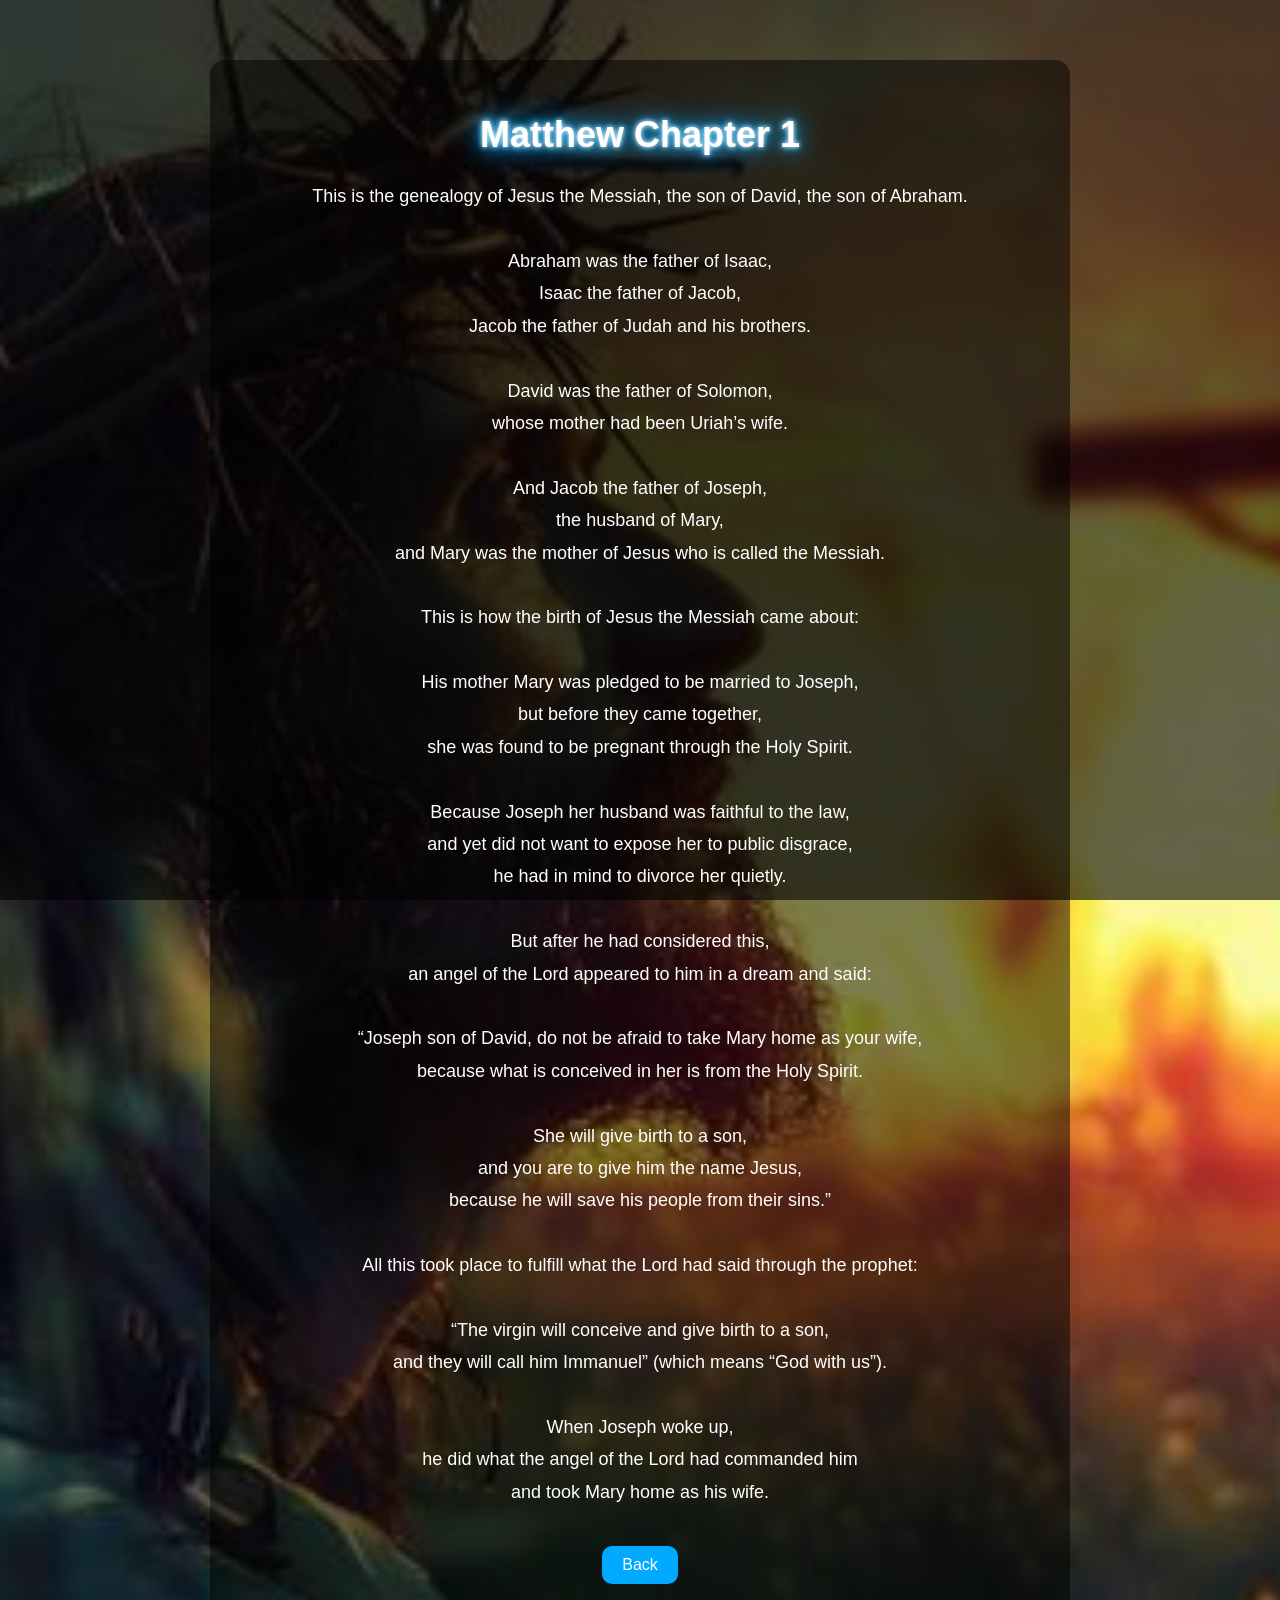
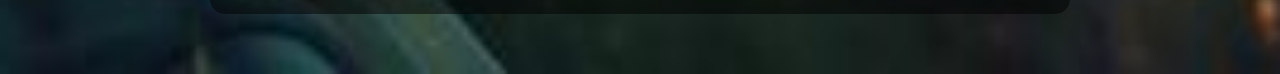
==== matthew.html @ 51e08947 "Add Matthew Chapter 1 HTML page" ====
<!DOCTYPE html>
<html lang="en">
<head>
<meta charset="UTF-8">
<title>Matthew Chapter 1</title>

<style>
body {
  margin: 0;
  font-family: Arial, sans-serif;
  color: white;
  text-align: center;

  background: url("jesus.jpg") no-repeat center center;
  background-size: cover;
}

/* 黑色遮罩 */
body::before {
  content: "";
  position: fixed;
  width: 100%;
  height: 100%;
  background: rgba(0,0,0,0.6);
  top: 0;
  left: 0;
  z-index: -1;
}

/* 卡片 */
.container {
  margin: 60px auto;
  background: rgba(0,0,0,0.5);
  padding: 30px;
  border-radius: 15px;
  max-width: 800px;
}

/* 发光标题 */
.glow {
  font-size: 36px;
  font-weight: bold;
  color: #fff;
  text-shadow:
    0 0 5px #fff,
    0 0 10px #00aaff,
    0 0 20px #00aaff,
    0 0 40px #00aaff;
}

/* 经文 */
p {
  font-size: 18px;
  line-height: 1.8;
}

/* 按钮 */
button {
  margin-top: 20px;
  padding: 10px 20px;
  border: none;
  border-radius: 10px;
  background: #00aaff;
  color: white;
  font-size: 16px;
  cursor: pointer;
}

button:hover {
  background: #0088cc;
}
</style>
</head>

<body>

<div class="container">
  <h1 class="glow">Matthew Chapter 1</h1>

  <p>
    This is the genealogy of Jesus the Messiah, the son of David, the son of Abraham.<br><br>

    Abraham was the father of Isaac,<br>
    Isaac the father of Jacob,<br>
    Jacob the father of Judah and his brothers.<br><br>

    David was the father of Solomon,<br>
    whose mother had been Uriah’s wife.<br><br>

    And Jacob the father of Joseph,<br>
    the husband of Mary,<br>
    and Mary was the mother of Jesus who is called the Messiah.<br><br>

    This is how the birth of Jesus the Messiah came about:<br><br>

    His mother Mary was pledged to be married to Joseph,<br>
    but before they came together,<br>
    she was found to be pregnant through the Holy Spirit.<br><br>

    Because Joseph her husband was faithful to the law,<br>
    and yet did not want to expose her to public disgrace,<br>
    he had in mind to divorce her quietly.<br><br>

    But after he had considered this,<br>
    an angel of the Lord appeared to him in a dream and said:<br><br>

    “Joseph son of David, do not be afraid to take Mary home as your wife,<br>
    because what is conceived in her is from the Holy Spirit.<br><br>

    She will give birth to a son,<br>
    and you are to give him the name Jesus,<br>
    because he will save his people from their sins.”<br><br>

    All this took place to fulfill what the Lord had said through the prophet:<br><br>

    “The virgin will conceive and give birth to a son,<br>
    and they will call him Immanuel” (which means “God with us”).<br><br>

    When Joseph woke up,<br>
    he did what the angel of the Lord had commanded him<br>
    and took Mary home as his wife.
  </p>

  <button onclick="goHome()">Back</button>
</div>

<script>
function goHome() {
  window.location.href = "index.html";
}
</script>

</body>
</html>
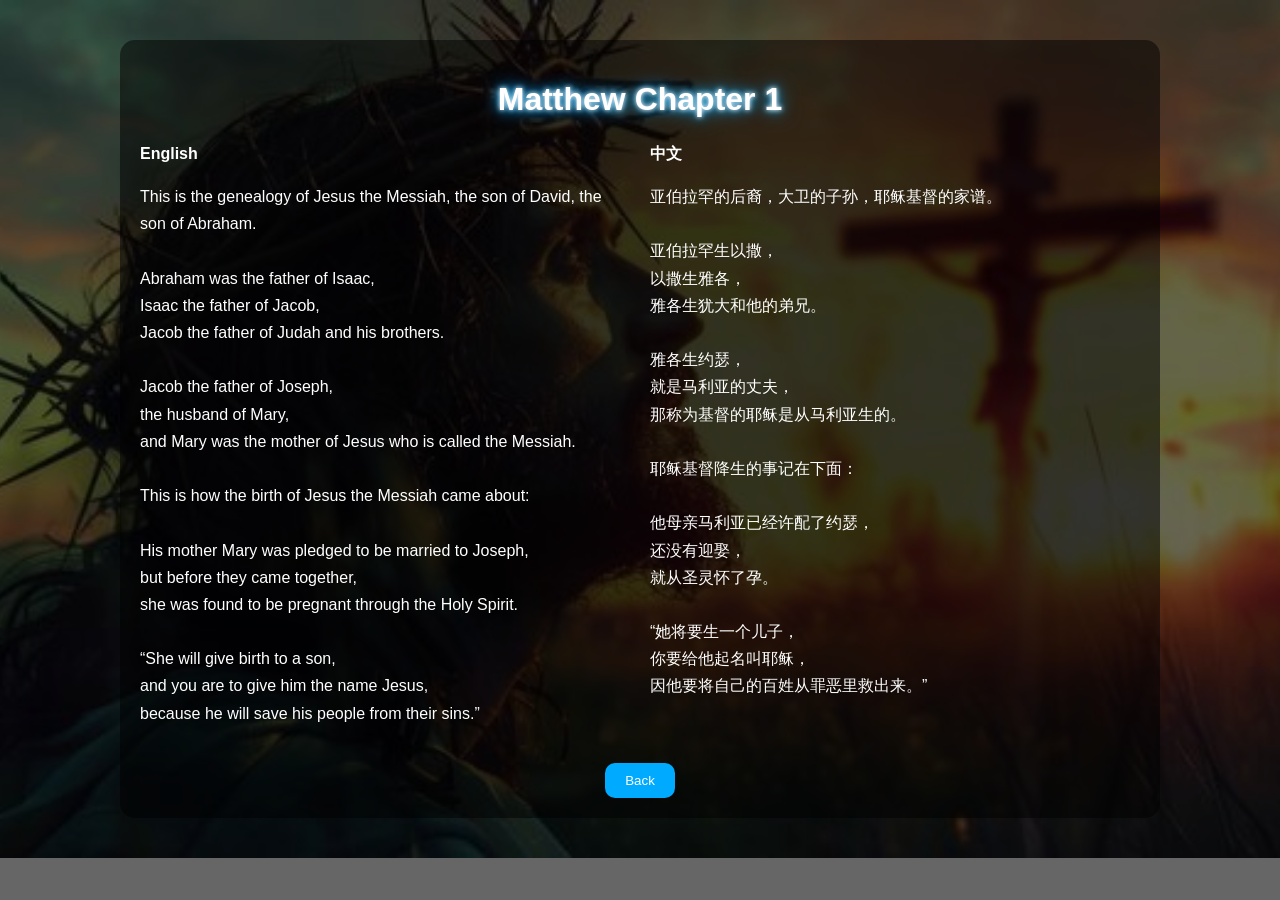
==== commit 4a616204: "Add initial HTML structure for Matthew 1 page" ====
--- a/matthew.html
+++ b/matthew.html
@@ -2,7 +2,7 @@
 <html lang="en">
 <head>
 <meta charset="UTF-8">
-<title>Matthew Chapter 1</title>
+<title>Matthew 1 (CN & EN)</title>
 
 <style>
 body {
@@ -10,12 +10,11 @@
   font-family: Arial, sans-serif;
   color: white;
   text-align: center;
-
   background: url("jesus.jpg") no-repeat center center;
   background-size: cover;
 }
 
-/* 黑色遮罩 */
+/* 遮罩 */
 body::before {
   content: "";
   position: fixed;
@@ -27,31 +26,44 @@
   z-index: -1;
 }
 
-/* 卡片 */
+/* 容器 */
 .container {
-  margin: 60px auto;
+  margin: 40px auto;
+  padding: 20px;
+  max-width: 1000px;
   background: rgba(0,0,0,0.5);
-  padding: 30px;
   border-radius: 15px;
-  max-width: 800px;
 }
 
-/* 发光标题 */
+/* 标题 */
 .glow {
-  font-size: 36px;
+  font-size: 32px;
   font-weight: bold;
-  color: #fff;
   text-shadow:
     0 0 5px #fff,
     0 0 10px #00aaff,
-    0 0 20px #00aaff,
-    0 0 40px #00aaff;
+    0 0 20px #00aaff;
 }
 
-/* 经文 */
-p {
-  font-size: 18px;
-  line-height: 1.8;
+/* 双列布局 */
+.row {
+  display: flex;
+  gap: 20px;
+  margin-top: 20px;
+}
+
+/* 每一列 */
+.column {
+  flex: 1;
+  text-align: left;
+  font-size: 16px;
+  line-height: 1.7;
+}
+
+/* 标题小字 */
+.sub {
+  font-weight: bold;
+  margin-bottom: 10px;
 }
 
 /* 按钮 */
@@ -62,12 +74,18 @@
   border-radius: 10px;
   background: #00aaff;
   color: white;
-  font-size: 16px;
   cursor: pointer;
 }
 
 button:hover {
   background: #0088cc;
+}
+
+/* 手机适配 */
+@media (max-width: 768px) {
+  .row {
+    flex-direction: column;
+  }
 }
 </style>
 </head>
@@ -77,49 +95,61 @@
 <div class="container">
   <h1 class="glow">Matthew Chapter 1</h1>
 
-  <p>
-    This is the genealogy of Jesus the Messiah, the son of David, the son of Abraham.<br><br>
+  <div class="row">
 
-    Abraham was the father of Isaac,<br>
-    Isaac the father of Jacob,<br>
-    Jacob the father of Judah and his brothers.<br><br>
+    <!-- 英文 -->
+    <div class="column">
+      <div class="sub">English</div>
+      <p>
+        This is the genealogy of Jesus the Messiah, the son of David, the son of Abraham.<br><br>
 
-    David was the father of Solomon,<br>
-    whose mother had been Uriah’s wife.<br><br>
+        Abraham was the father of Isaac,<br>
+        Isaac the father of Jacob,<br>
+        Jacob the father of Judah and his brothers.<br><br>
 
-    And Jacob the father of Joseph,<br>
-    the husband of Mary,<br>
-    and Mary was the mother of Jesus who is called the Messiah.<br><br>
+        Jacob the father of Joseph,<br>
+        the husband of Mary,<br>
+        and Mary was the mother of Jesus who is called the Messiah.<br><br>
 
-    This is how the birth of Jesus the Messiah came about:<br><br>
+        This is how the birth of Jesus the Messiah came about:<br><br>
 
-    His mother Mary was pledged to be married to Joseph,<br>
-    but before they came together,<br>
-    she was found to be pregnant through the Holy Spirit.<br><br>
+        His mother Mary was pledged to be married to Joseph,<br>
+        but before they came together,<br>
+        she was found to be pregnant through the Holy Spirit.<br><br>
 
-    Because Joseph her husband was faithful to the law,<br>
-    and yet did not want to expose her to public disgrace,<br>
-    he had in mind to divorce her quietly.<br><br>
+        “She will give birth to a son,<br>
+        and you are to give him the name Jesus,<br>
+        because he will save his people from their sins.”
+      </p>
+    </div>
 
-    But after he had considered this,<br>
-    an angel of the Lord appeared to him in a dream and said:<br><br>
+    <!-- 中文 -->
+    <div class="column">
+      <div class="sub">中文</div>
+      <p>
+        亚伯拉罕的后裔，大卫的子孙，耶稣基督的家谱。<br><br>
 
-    “Joseph son of David, do not be afraid to take Mary home as your wife,<br>
-    because what is conceived in her is from the Holy Spirit.<br><br>
+        亚伯拉罕生以撒，<br>
+        以撒生雅各，<br>
+        雅各生犹大和他的弟兄。<br><br>
 
-    She will give birth to a son,<br>
-    and you are to give him the name Jesus,<br>
-    because he will save his people from their sins.”<br><br>
+        雅各生约瑟，<br>
+        就是马利亚的丈夫，<br>
+        那称为基督的耶稣是从马利亚生的。<br><br>
 
-    All this took place to fulfill what the Lord had said through the prophet:<br><br>
+        耶稣基督降生的事记在下面：<br><br>
 
-    “The virgin will conceive and give birth to a son,<br>
-    and they will call him Immanuel” (which means “God with us”).<br><br>
+        他母亲马利亚已经许配了约瑟，<br>
+        还没有迎娶，<br>
+        就从圣灵怀了孕。<br><br>
 
-    When Joseph woke up,<br>
-    he did what the angel of the Lord had commanded him<br>
-    and took Mary home as his wife.
-  </p>
+        “她将要生一个儿子，<br>
+        你要给他起名叫耶稣，<br>
+        因他要将自己的百姓从罪恶里救出来。”
+      </p>
+    </div>
+
+  </div>
 
   <button onclick="goHome()">Back</button>
 </div>
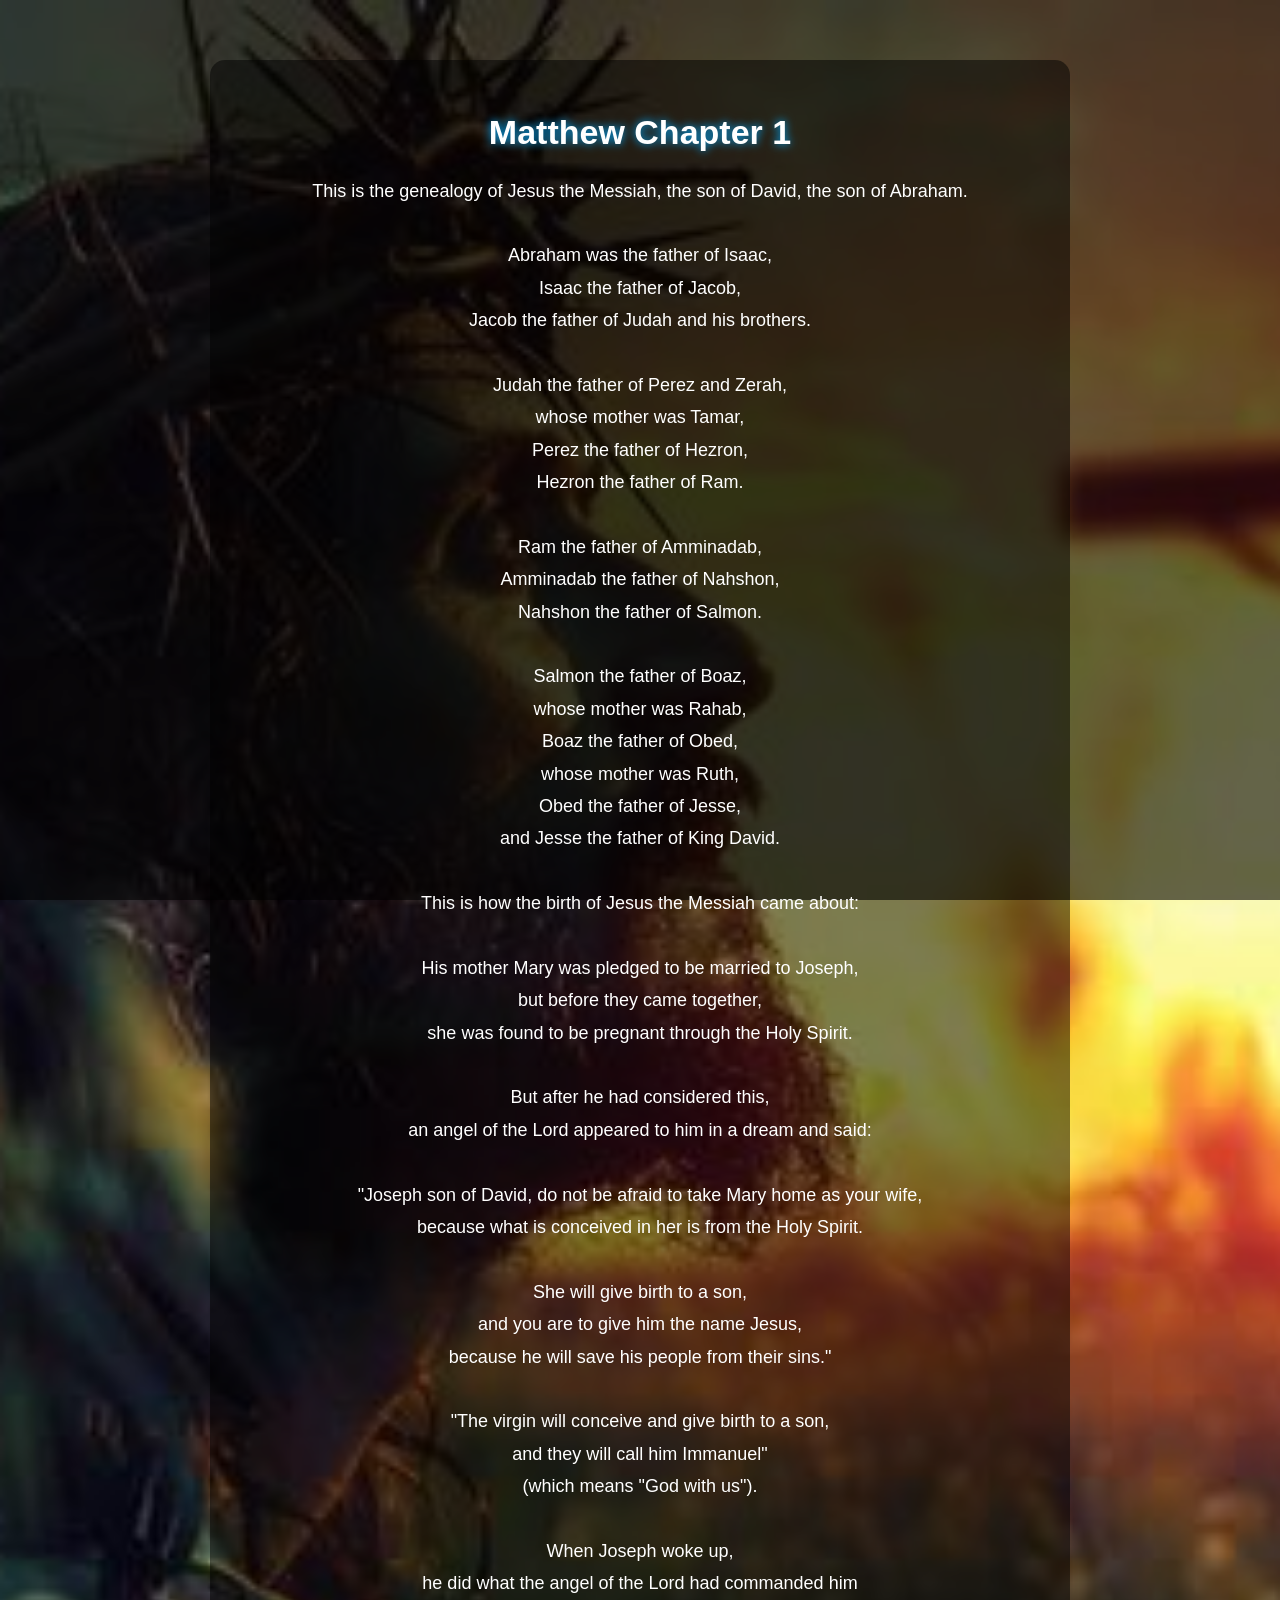
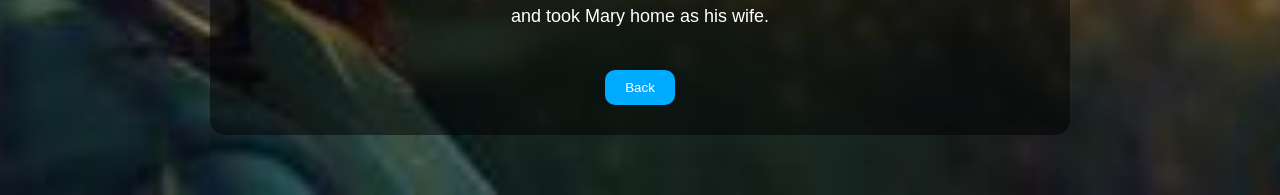
==== commit 0685cb52: "Refactor HTML structure and update styles" ====
--- a/matthew.html
+++ b/matthew.html
@@ -2,7 +2,7 @@
 <html lang="en">
 <head>
 <meta charset="UTF-8">
-<title>Matthew 1 (CN & EN)</title>
+<title>Matthew Chapter 1</title>
 
 <style>
 body {
@@ -14,7 +14,7 @@
   background-size: cover;
 }
 
-/* 遮罩 */
+/* overlay */
 body::before {
   content: "";
   position: fixed;
@@ -26,66 +26,36 @@
   z-index: -1;
 }
 
-/* 容器 */
+/* container */
 .container {
-  margin: 40px auto;
-  padding: 20px;
-  max-width: 1000px;
+  margin: 60px auto;
+  max-width: 800px;
   background: rgba(0,0,0,0.5);
+  padding: 30px;
   border-radius: 15px;
 }
 
-/* 标题 */
-.glow {
-  font-size: 32px;
-  font-weight: bold;
-  text-shadow:
-    0 0 5px #fff,
-    0 0 10px #00aaff,
-    0 0 20px #00aaff;
+/* title */
+h1 {
+  font-size: 34px;
+  text-shadow: 0 0 10px #00aaff;
 }
 
-/* 双列布局 */
-.row {
-  display: flex;
-  gap: 20px;
-  margin-top: 20px;
+/* text */
+p {
+  font-size: 18px;
+  line-height: 1.8;
 }
 
-/* 每一列 */
-.column {
-  flex: 1;
-  text-align: left;
-  font-size: 16px;
-  line-height: 1.7;
-}
-
-/* 标题小字 */
-.sub {
-  font-weight: bold;
-  margin-bottom: 10px;
-}
-
-/* 按钮 */
+/* button */
 button {
   margin-top: 20px;
   padding: 10px 20px;
+  border-radius: 10px;
   border: none;
-  border-radius: 10px;
   background: #00aaff;
   color: white;
   cursor: pointer;
-}
-
-button:hover {
-  background: #0088cc;
-}
-
-/* 手机适配 */
-@media (max-width: 768px) {
-  .row {
-    flex-direction: column;
-  }
 }
 </style>
 </head>
@@ -93,63 +63,55 @@
 <body>
 
 <div class="container">
-  <h1 class="glow">Matthew Chapter 1</h1>
+  <h1>Matthew Chapter 1</h1>
 
-  <div class="row">
+  <p>
+    This is the genealogy of Jesus the Messiah, the son of David, the son of Abraham.<br><br>
 
-    <!-- 英文 -->
-    <div class="column">
-      <div class="sub">English</div>
-      <p>
-        This is the genealogy of Jesus the Messiah, the son of David, the son of Abraham.<br><br>
+    Abraham was the father of Isaac,<br>
+    Isaac the father of Jacob,<br>
+    Jacob the father of Judah and his brothers.<br><br>
 
-        Abraham was the father of Isaac,<br>
-        Isaac the father of Jacob,<br>
-        Jacob the father of Judah and his brothers.<br><br>
+    Judah the father of Perez and Zerah,<br>
+    whose mother was Tamar,<br>
+    Perez the father of Hezron,<br>
+    Hezron the father of Ram.<br><br>
 
-        Jacob the father of Joseph,<br>
-        the husband of Mary,<br>
-        and Mary was the mother of Jesus who is called the Messiah.<br><br>
+    Ram the father of Amminadab,<br>
+    Amminadab the father of Nahshon,<br>
+    Nahshon the father of Salmon.<br><br>
 
-        This is how the birth of Jesus the Messiah came about:<br><br>
+    Salmon the father of Boaz,<br>
+    whose mother was Rahab,<br>
+    Boaz the father of Obed,<br>
+    whose mother was Ruth,<br>
+    Obed the father of Jesse,<br>
+    and Jesse the father of King David.<br><br>
 
-        His mother Mary was pledged to be married to Joseph,<br>
-        but before they came together,<br>
-        she was found to be pregnant through the Holy Spirit.<br><br>
+    This is how the birth of Jesus the Messiah came about:<br><br>
 
-        “She will give birth to a son,<br>
-        and you are to give him the name Jesus,<br>
-        because he will save his people from their sins.”
-      </p>
-    </div>
+    His mother Mary was pledged to be married to Joseph,<br>
+    but before they came together,<br>
+    she was found to be pregnant through the Holy Spirit.<br><br>
 
-    <!-- 中文 -->
-    <div class="column">
-      <div class="sub">中文</div>
-      <p>
-        亚伯拉罕的后裔，大卫的子孙，耶稣基督的家谱。<br><br>
+    But after he had considered this,<br>
+    an angel of the Lord appeared to him in a dream and said:<br><br>
 
-        亚伯拉罕生以撒，<br>
-        以撒生雅各，<br>
-        雅各生犹大和他的弟兄。<br><br>
+    "Joseph son of David, do not be afraid to take Mary home as your wife,<br>
+    because what is conceived in her is from the Holy Spirit.<br><br>
 
-        雅各生约瑟，<br>
-        就是马利亚的丈夫，<br>
-        那称为基督的耶稣是从马利亚生的。<br><br>
+    She will give birth to a son,<br>
+    and you are to give him the name Jesus,<br>
+    because he will save his people from their sins."<br><br>
 
-        耶稣基督降生的事记在下面：<br><br>
+    "The virgin will conceive and give birth to a son,<br>
+    and they will call him Immanuel"<br>
+    (which means "God with us").<br><br>
 
-        他母亲马利亚已经许配了约瑟，<br>
-        还没有迎娶，<br>
-        就从圣灵怀了孕。<br><br>
-
-        “她将要生一个儿子，<br>
-        你要给他起名叫耶稣，<br>
-        因他要将自己的百姓从罪恶里救出来。”
-      </p>
-    </div>
-
-  </div>
+    When Joseph woke up,<br>
+    he did what the angel of the Lord had commanded him<br>
+    and took Mary home as his wife.
+  </p>
 
   <button onclick="goHome()">Back</button>
 </div>
